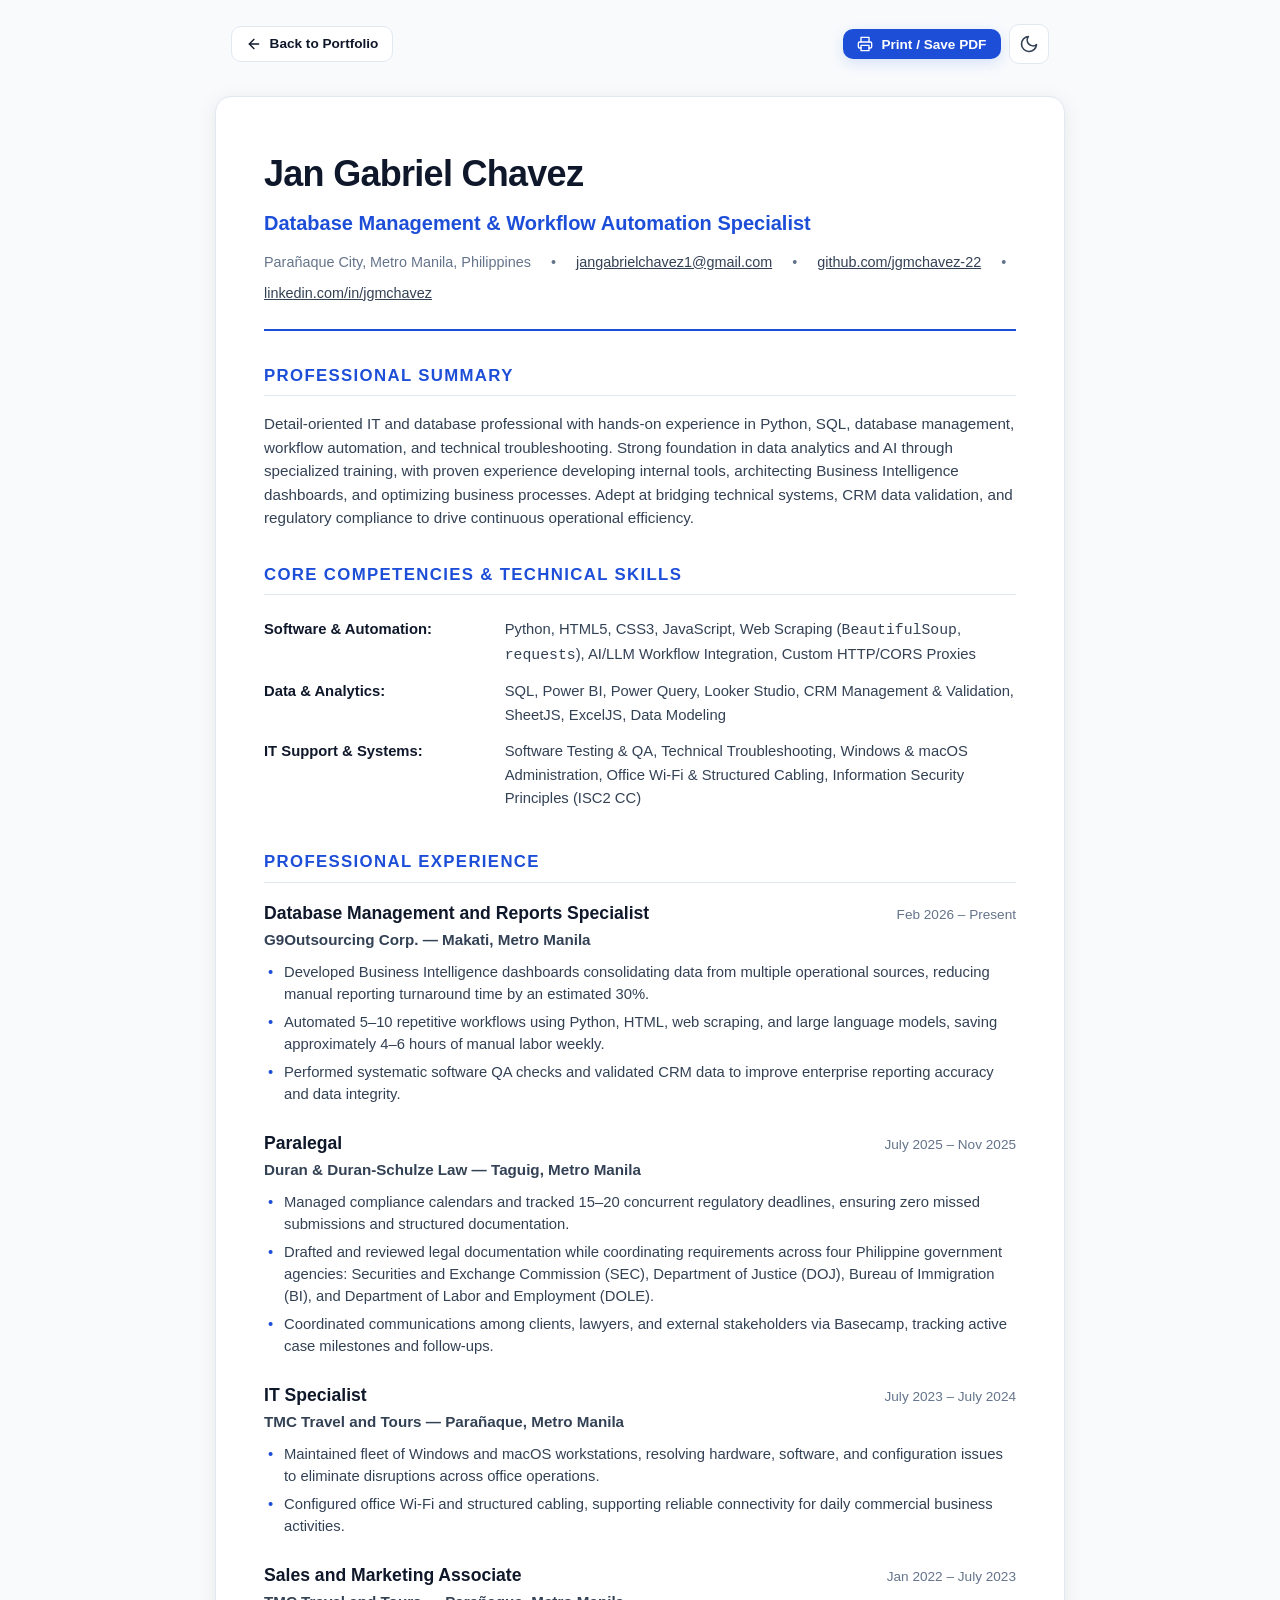
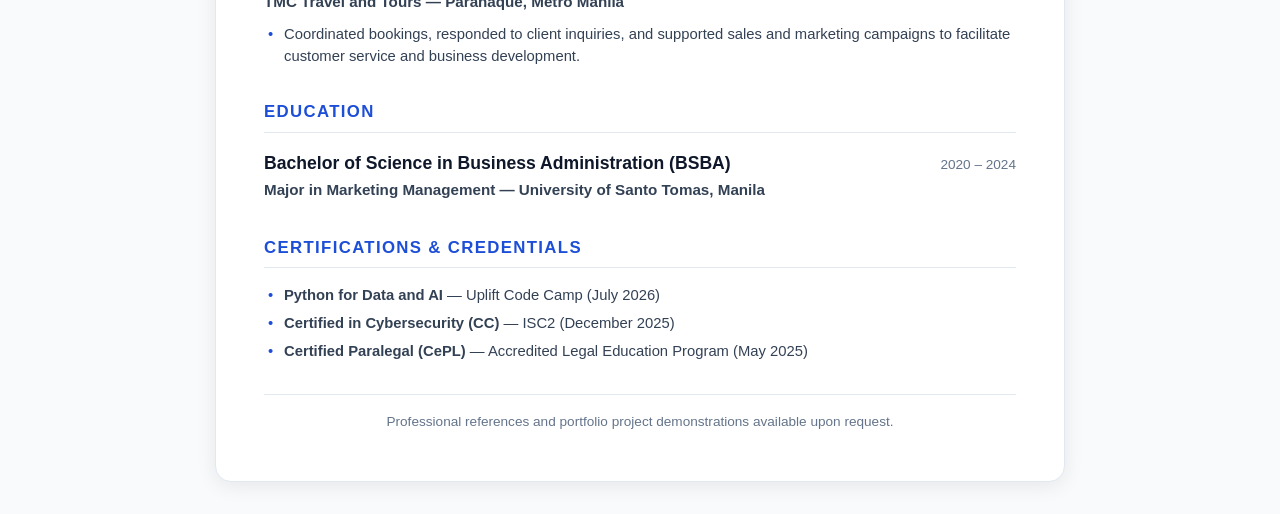
==== resume.html @ d125d45a "Add files via upload" ====
<!DOCTYPE html>
<html lang="en">
<head>
  <meta charset="UTF-8">
  <meta name="viewport" content="width=device-width, initial-scale=1.0">
  <title>Jan Gabriel Chavez — Public Resume</title>
  <meta name="description" content="Public resume of Jan Gabriel Chavez, Database Management & Workflow Automation Specialist. Experience in Python, SQL, BI Dashboards, and CRM systems.">
  <link rel="stylesheet" href="css/styles.css">
  <style>
    /* Dedicated Resume Page Styles */
    .resume-page-wrapper {
      max-width: 850px;
      margin: 2rem auto;
      background: var(--bg-surface);
      border: 1px solid var(--border-subtle);
      border-radius: var(--radius-lg);
      padding: 3rem;
      box-shadow: 0 10px 30px rgba(0, 0, 0, 0.25);
    }

    [data-theme="light"] .resume-page-wrapper {
      background: #ffffff;
      box-shadow: 0 4px 20px rgba(0, 0, 0, 0.08);
    }

    .resume-actions-bar {
      max-width: 850px;
      margin: 1.5rem auto 0 auto;
      display: flex;
      justify-content: space-between;
      align-items: center;
      padding: 0 1rem;
    }

    .resume-header {
      border-bottom: 2px solid var(--accent-primary);
      padding-bottom: 1.5rem;
      margin-bottom: 2rem;
    }

    .resume-name {
      font-size: 2.25rem;
      font-weight: 800;
      color: var(--text-primary);
      letter-spacing: -0.02em;
      margin-bottom: 0.25rem;
    }

    .resume-title {
      font-size: 1.25rem;
      font-weight: 600;
      color: var(--accent-primary);
      margin-bottom: 0.75rem;
    }

    .resume-contact-line {
      display: flex;
      flex-wrap: wrap;
      gap: 0.5rem 1.25rem;
      font-size: 0.9rem;
      color: var(--text-muted);
    }

    .resume-contact-line a {
      color: var(--text-secondary);
      text-decoration: underline;
    }

    .resume-section {
      margin-bottom: 2rem;
    }

    .resume-section-title {
      font-size: 1.05rem;
      font-weight: 700;
      text-transform: uppercase;
      letter-spacing: 0.08em;
      color: var(--accent-primary);
      border-bottom: 1px solid var(--border-subtle);
      padding-bottom: 0.35rem;
      margin-bottom: 1rem;
    }

    .resume-item {
      margin-bottom: 1.5rem;
    }

    .resume-item:last-child {
      margin-bottom: 0;
    }

    .resume-item-header {
      display: flex;
      justify-content: space-between;
      align-items: baseline;
      margin-bottom: 0.25rem;
    }

    .resume-item-title {
      font-size: 1.1rem;
      font-weight: 700;
      color: var(--text-primary);
    }

    .resume-item-company {
      font-size: 0.95rem;
      font-weight: 600;
      color: var(--text-secondary);
    }

    .resume-item-date {
      font-size: 0.85rem;
      font-weight: 500;
      color: var(--text-muted);
      white-space: nowrap;
    }

    .resume-bullets {
      list-style: none;
      padding-left: 0;
      margin-top: 0.5rem;
    }

    .resume-bullets li {
      position: relative;
      padding-left: 1.25rem;
      margin-bottom: 0.35rem;
      font-size: 0.925rem;
      color: var(--text-secondary);
      line-height: 1.5;
    }

    .resume-bullets li::before {
      content: "•";
      position: absolute;
      left: 0.25rem;
      color: var(--accent-primary);
    }

    .skills-table {
      width: 100%;
      border-collapse: collapse;
      font-size: 0.925rem;
    }

    .skills-table td {
      padding: 0.4rem 0;
      vertical-align: top;
    }

    .skills-category {
      font-weight: 700;
      color: var(--text-primary);
      width: 32%;
    }

    .skills-list {
      color: var(--text-secondary);
    }

    /* Print Formatting */
    @media print {
      body {
        background: #ffffff !important;
        color: #111827 !important;
        font-family: -apple-system, BlinkMacSystemFont, "Segoe UI", Roboto, Arial, sans-serif !important;
      }

      .resume-actions-bar,
      .site-header {
        display: none !important;
      }

      .resume-page-wrapper {
        border: none !important;
        box-shadow: none !important;
        margin: 0 !important;
        padding: 0 !important;
        max-width: 100% !important;
      }

      .resume-name {
        color: #000000 !important;
        font-size: 20pt !important;
      }

      .resume-title {
        color: #1d4ed8 !important;
        font-size: 12pt !important;
      }

      .resume-section-title {
        color: #1d4ed8 !important;
        border-bottom: 1.5pt solid #cbd5e1 !important;
        font-size: 10.5pt !important;
      }

      .resume-item-title {
        color: #000000 !important;
        font-size: 10.5pt !important;
      }

      .resume-item-company,
      .resume-bullets li,
      .skills-list,
      .resume-contact-line {
        color: #374151 !important;
        font-size: 9.5pt !important;
        line-height: 1.35 !important;
      }

      .resume-item {
        page-break-inside: avoid;
        margin-bottom: 1rem !important;
      }

      a {
        text-decoration: none !important;
        color: #000000 !important;
      }
    }
  </style>
</head>
<body>

  <!-- Top Action Bar -->
  <aside class="resume-actions-bar" aria-label="Page controls">
    <a href="index.html" class="btn btn-secondary btn-sm">
      <svg width="16" height="16" viewBox="0 0 24 24" fill="none" stroke="currentColor" stroke-width="2" stroke-linecap="round" stroke-linejoin="round" aria-hidden="true"><line x1="19" y1="12" x2="5" y2="12"></line><polyline points="12 19 5 12 12 5"></polyline></svg>
      Back to Portfolio
    </a>
    <div style="display: flex; gap: 0.5rem; align-items: center;">
      <button onclick="window.print()" class="btn btn-primary btn-sm">
        <svg width="16" height="16" viewBox="0 0 24 24" fill="none" stroke="currentColor" stroke-width="2" stroke-linecap="round" stroke-linejoin="round" aria-hidden="true"><polyline points="6 9 6 2 18 2 18 9"></polyline><path d="M6 18H4a2 2 0 0 1-2-2v-5a2 2 0 0 1 2-2h16a2 2 0 0 1 2 2v5a2 2 0 0 1-2 2h-2"></path><rect x="6" y="14" width="12" height="8"></rect></svg>
        Print / Save PDF
      </button>
      <button id="theme-toggle-btn" class="btn-icon" aria-label="Toggle theme">
        <span id="theme-icon"></span>
      </button>
    </div>
  </aside>

  <!-- Resume Document Container -->
  <main class="resume-page-wrapper">

    <!-- Header -->
    <header class="resume-header">
      <h1 class="resume-name">Jan Gabriel Chavez</h1>
      <p class="resume-title">Database Management & Workflow Automation Specialist</p>
      <div class="resume-contact-line">
        <span>Parañaque City, Metro Manila, Philippines</span>
        <span>•</span>
        <a href="mailto:jangabrielchavez1@gmail.com">jangabrielchavez1@gmail.com</a>
        <span>•</span>
        <a href="https://github.com/jgmchavez-22" target="_blank" rel="noopener noreferrer">github.com/jgmchavez-22</a>
        <span>•</span>
        <a href="https://www.linkedin.com/in/jgmchavez/" target="_blank" rel="noopener noreferrer">linkedin.com/in/jgmchavez</a>
      </div>
    </header>

    <!-- Professional Summary -->
    <section class="resume-section" aria-labelledby="summary-title">
      <h2 id="summary-title" class="resume-section-title">Professional Summary</h2>
      <p style="font-size: 0.95rem; color: var(--text-secondary); line-height: 1.55;">
        Detail-oriented IT and database professional with hands-on experience in Python, SQL, database management, workflow automation, and technical troubleshooting. Strong foundation in data analytics and AI through specialized training, with proven experience developing internal tools, architecting Business Intelligence dashboards, and optimizing business processes. Adept at bridging technical systems, CRM data validation, and regulatory compliance to drive continuous operational efficiency.
      </p>
    </section>

    <!-- Core Competencies & Skills -->
    <section class="resume-section" aria-labelledby="skills-title">
      <h2 id="skills-title" class="resume-section-title">Core Competencies & Technical Skills</h2>
      <table class="skills-table">
        <tbody>
          <tr>
            <td class="skills-category">Software & Automation:</td>
            <td class="skills-list">Python, HTML5, CSS3, JavaScript, Web Scraping (<code>BeautifulSoup</code>, <code>requests</code>), AI/LLM Workflow Integration, Custom HTTP/CORS Proxies</td>
          </tr>
          <tr>
            <td class="skills-category">Data & Analytics:</td>
            <td class="skills-list">SQL, Power BI, Power Query, Looker Studio, CRM Management & Validation, SheetJS, ExcelJS, Data Modeling</td>
          </tr>
          <tr>
            <td class="skills-category">IT Support & Systems:</td>
            <td class="skills-list">Software Testing & QA, Technical Troubleshooting, Windows & macOS Administration, Office Wi-Fi & Structured Cabling, Information Security Principles (ISC2 CC)</td>
          </tr>
        </tbody>
      </table>
    </section>

    <!-- Professional Experience -->
    <section class="resume-section" aria-labelledby="exp-title">
      <h2 id="exp-title" class="resume-section-title">Professional Experience</h2>

      <!-- Role 1 -->
      <article class="resume-item">
        <div class="resume-item-header">
          <div>
            <h3 class="resume-item-title">Database Management and Reports Specialist</h3>
            <span class="resume-item-company">G9Outsourcing Corp. — Makati, Metro Manila</span>
          </div>
          <span class="resume-item-date">Feb 2026 – Present</span>
        </div>
        <ul class="resume-bullets">
          <li>Developed Business Intelligence dashboards consolidating data from multiple operational sources, reducing manual reporting turnaround time by an estimated 30%.</li>
          <li>Automated 5–10 repetitive workflows using Python, HTML, web scraping, and large language models, saving approximately 4–6 hours of manual labor weekly.</li>
          <li>Performed systematic software QA checks and validated CRM data to improve enterprise reporting accuracy and data integrity.</li>
        </ul>
      </article>

      <!-- Role 2 -->
      <article class="resume-item">
        <div class="resume-item-header">
          <div>
            <h3 class="resume-item-title">Paralegal</h3>
            <span class="resume-item-company">Duran & Duran-Schulze Law — Taguig, Metro Manila</span>
          </div>
          <span class="resume-item-date">July 2025 – Nov 2025</span>
        </div>
        <ul class="resume-bullets">
          <li>Managed compliance calendars and tracked 15–20 concurrent regulatory deadlines, ensuring zero missed submissions and structured documentation.</li>
          <li>Drafted and reviewed legal documentation while coordinating requirements across four Philippine government agencies: Securities and Exchange Commission (SEC), Department of Justice (DOJ), Bureau of Immigration (BI), and Department of Labor and Employment (DOLE).</li>
          <li>Coordinated communications among clients, lawyers, and external stakeholders via Basecamp, tracking active case milestones and follow-ups.</li>
        </ul>
      </article>

      <!-- Role 3 -->
      <article class="resume-item">
        <div class="resume-item-header">
          <div>
            <h3 class="resume-item-title">IT Specialist</h3>
            <span class="resume-item-company">TMC Travel and Tours — Parañaque, Metro Manila</span>
          </div>
          <span class="resume-item-date">July 2023 – July 2024</span>
        </div>
        <ul class="resume-bullets">
          <li>Maintained fleet of Windows and macOS workstations, resolving hardware, software, and configuration issues to eliminate disruptions across office operations.</li>
          <li>Configured office Wi-Fi and structured cabling, supporting reliable connectivity for daily commercial business activities.</li>
        </ul>
      </article>

      <!-- Role 4 -->
      <article class="resume-item">
        <div class="resume-item-header">
          <div>
            <h3 class="resume-item-title">Sales and Marketing Associate</h3>
            <span class="resume-item-company">TMC Travel and Tours — Parañaque, Metro Manila</span>
          </div>
          <span class="resume-item-date">Jan 2022 – July 2023</span>
        </div>
        <ul class="resume-bullets">
          <li>Coordinated bookings, responded to client inquiries, and supported sales and marketing campaigns to facilitate customer service and business development.</li>
        </ul>
      </article>
    </section>

    <!-- Education -->
    <section class="resume-section" aria-labelledby="edu-title">
      <h2 id="edu-title" class="resume-section-title">Education</h2>
      <div class="resume-item">
        <div class="resume-item-header">
          <div>
            <h3 class="resume-item-title">Bachelor of Science in Business Administration (BSBA)</h3>
            <span class="resume-item-company">Major in Marketing Management — University of Santo Tomas, Manila</span>
          </div>
          <span class="resume-item-date">2020 – 2024</span>
        </div>
      </div>
    </section>

    <!-- Certifications -->
    <section class="resume-section" aria-labelledby="cert-title">
      <h2 id="cert-title" class="resume-section-title">Certifications & Credentials</h2>
      <ul class="resume-bullets">
        <li><strong>Python for Data and AI</strong> — Uplift Code Camp (July 2026)</li>
        <li><strong>Certified in Cybersecurity (CC)</strong> — ISC2 (December 2025)</li>
        <li><strong>Certified Paralegal (CePL)</strong> — Accredited Legal Education Program (May 2025)</li>
      </ul>
    </section>

    <footer style="margin-top: 2rem; padding-top: 1rem; border-top: 1px solid var(--border-subtle); text-align: center; font-size: 0.85rem; color: var(--text-muted);">
      <p>Professional references and portfolio project demonstrations available upon request.</p>
    </footer>

  </main>

  <script src="js/main.js"></script>
</body>
</html>
---- css/styles.css ----
/* ==========================================================================
   Jan Gabriel Chavez - Professional Portfolio & Systems Showcase
   Clean, accessible, high-performance stylesheet
   WCAG 2.2 AA Compliant
   ========================================================================== */

/* --------------------------------------------------------------------------
   Design Tokens & CSS Variables
   -------------------------------------------------------------------------- */
:root {
  /* Color Palette - Dark Slate Default */
  --bg-primary: #0b0f19;
  --bg-secondary: #111827;
  --bg-surface: #1e293b;
  --bg-surface-elevated: #243247;
  --bg-surface-subtle: rgba(255, 255, 255, 0.03);
  
  --border-subtle: #334155;
  --border-muted: #1e293b;
  --border-active: #60a5fa;

  --text-primary: #f8fafc;
  --text-secondary: #cbd5e1;
  --text-muted: #94a3b8;
  --text-inverse: #0b0f19;

  --accent-primary: #3b82f6;
  --accent-hover: #2563eb;
  --accent-subtle: rgba(59, 130, 246, 0.12);
  --accent-glow: rgba(59, 130, 246, 0.25);

  --success-text: #34d399;
  --success-bg: rgba(52, 211, 153, 0.12);
  --warning-text: #fbbf24;
  --warning-bg: rgba(251, 191, 36, 0.12);

  /* Typography */
  --font-sans: -apple-system, BlinkMacSystemFont, "Segoe UI", Roboto, "Helvetica Neue", Arial, sans-serif;
  --font-mono: ui-monospace, SFMono-Regular, Menlo, Monaco, Consolas, "Liberation Mono", monospace;

  /* Spacing */
  --space-xs: 0.25rem;
  --space-sm: 0.5rem;
  --space-md: 1rem;
  --space-lg: 1.5rem;
  --space-xl: 2rem;
  --space-2xl: 3rem;
  --space-3xl: 4.5rem;

  /* Layout */
  --container-max-width: 1140px;
  --header-height: 72px;
  --radius-sm: 6px;
  --radius-md: 10px;
  --radius-lg: 16px;
  --radius-full: 9999px;

  /* Transitions */
  --transition-fast: 0.15s ease;
  --transition-normal: 0.25s ease;

  /* Focus Ring */
  --focus-ring: 2px solid #60a5fa;
  --focus-offset: 3px;
}

/* Light Theme Overrides */
[data-theme="light"] {
  --bg-primary: #f8fafc;
  --bg-secondary: #f1f5f9;
  --bg-surface: #ffffff;
  --bg-surface-elevated: #ffffff;
  --bg-surface-subtle: rgba(0, 0, 0, 0.02);

  --border-subtle: #e2e8f0;
  --border-muted: #cbd5e1;
  --border-active: #2563eb;

  --text-primary: #0f172a;
  --text-secondary: #334155;
  --text-muted: #64748b;
  --text-inverse: #ffffff;

  --accent-primary: #1d4ed8;
  --accent-hover: #1e40af;
  --accent-subtle: rgba(29, 78, 216, 0.08);
  --accent-glow: rgba(29, 78, 216, 0.15);

  --success-text: #065f46;
  --success-bg: #d1fae5;
  --warning-text: #92400e;
  --warning-bg: #fef3c7;

  --focus-ring: 2px solid #1d4ed8;
}

/* --------------------------------------------------------------------------
   Base Styles & Reset
   -------------------------------------------------------------------------- */
*, *::before, *::after {
  box-sizing: border-box;
  margin: 0;
  padding: 0;
}

html {
  scroll-behavior: smooth;
  font-size: 100%;
}

body {
  font-family: var(--font-sans);
  background-color: var(--bg-primary);
  color: var(--text-primary);
  line-height: 1.6;
  min-height: 100vh;
  -webkit-font-smoothing: antialiased;
  -moz-osx-font-smoothing: grayscale;
}

img, svg {
  display: block;
  max-width: 100%;
}

a {
  color: var(--accent-primary);
  text-decoration: none;
  transition: color var(--transition-fast);
}

a:hover {
  text-decoration: underline;
}

/* Accessible Skip Link */
.skip-link {
  position: absolute;
  top: -100px;
  left: 1rem;
  background: var(--accent-primary);
  color: #ffffff;
  padding: 0.75rem 1.25rem;
  z-index: 9999;
  font-weight: 600;
  border-radius: var(--radius-sm);
  transition: top var(--transition-fast);
}

.skip-link:focus {
  top: 1rem;
  outline: 3px solid #ffffff;
}

/* Focus styles for keyboard navigation */
:focus-visible {
  outline: var(--focus-ring);
  outline-offset: var(--focus-offset);
}

/* Container */
.container {
  width: 100%;
  max-width: var(--container-max-width);
  margin-left: auto;
  margin-right: auto;
  padding-left: var(--space-md);
  padding-right: var(--space-md);
}

@media (min-width: 640px) {
  .container {
    padding-left: var(--space-xl);
    padding-right: var(--space-xl);
  }
}

/* Section Spacing */
.section {
  padding-top: var(--space-3xl);
  padding-bottom: var(--space-3xl);
}

.section-alt {
  background-color: var(--bg-secondary);
  border-top: 1px solid var(--border-subtle);
  border-bottom: 1px solid var(--border-subtle);
}

.section-header {
  margin-bottom: var(--space-2xl);
  max-width: 720px;
}

.section-tag {
  display: inline-block;
  font-size: 0.8125rem;
  font-weight: 700;
  text-transform: uppercase;
  letter-spacing: 0.08em;
  color: var(--accent-primary);
  margin-bottom: var(--space-xs);
}

.section-title {
  font-size: 2rem;
  font-weight: 800;
  line-height: 1.2;
  color: var(--text-primary);
  margin-bottom: var(--space-sm);
}

.section-lead {
  font-size: 1.125rem;
  color: var(--text-secondary);
  line-height: 1.55;
}

/* --------------------------------------------------------------------------
   Header & Navigation
   -------------------------------------------------------------------------- */
.site-header {
  position: sticky;
  top: 0;
  z-index: 100;
  height: var(--header-height);
  background-color: rgba(11, 15, 25, 0.85);
  backdrop-filter: blur(12px);
  -webkit-backdrop-filter: blur(12px);
  border-bottom: 1px solid var(--border-subtle);
  transition: background-color var(--transition-normal);
}

[data-theme="light"] .site-header {
  background-color: rgba(248, 250, 252, 0.88);
}

.nav-container {
  display: flex;
  align-items: center;
  justify-content: space-between;
  height: 100%;
}

.brand-link {
  display: flex;
  align-items: center;
  gap: var(--space-sm);
  font-weight: 800;
  font-size: 1.15rem;
  color: var(--text-primary);
  text-decoration: none;
}

.brand-badge {
  display: inline-flex;
  align-items: center;
  justify-content: center;
  width: 36px;
  height: 36px;
  background: linear-gradient(135deg, var(--accent-primary), #1d4ed8);
  color: #ffffff;
  border-radius: var(--radius-md);
  font-size: 0.95rem;
  font-weight: 800;
  letter-spacing: -0.02em;
}

.nav-menu {
  display: flex;
  align-items: center;
  gap: var(--space-lg);
  list-style: none;
}

.nav-link {
  font-size: 0.925rem;
  font-weight: 500;
  color: var(--text-secondary);
  text-decoration: none;
  padding: 0.4rem 0.2rem;
  position: relative;
  transition: color var(--transition-fast);
}

.nav-link:hover {
  color: var(--text-primary);
  text-decoration: none;
}

.nav-actions {
  display: flex;
  align-items: center;
  gap: var(--space-md);
}

/* Theme Toggle Button */
.btn-icon {
  background: var(--bg-surface);
  border: 1px solid var(--border-subtle);
  color: var(--text-secondary);
  width: 40px;
  height: 40px;
  border-radius: var(--radius-md);
  display: inline-flex;
  align-items: center;
  justify-content: center;
  cursor: pointer;
  transition: all var(--transition-fast);
}

.btn-icon:hover {
  color: var(--text-primary);
  border-color: var(--accent-primary);
}

/* Mobile Nav Toggle */
.mobile-nav-toggle {
  display: none;
}

@media (max-width: 860px) {
  .mobile-nav-toggle {
    display: inline-flex;
  }

  .nav-menu {
    position: fixed;
    top: var(--header-height);
    left: 0;
    right: 0;
    background-color: var(--bg-secondary);
    border-bottom: 1px solid var(--border-subtle);
    padding: var(--space-xl) var(--space-md);
    flex-direction: column;
    gap: var(--space-md);
    transform: translateY(-150%);
    opacity: 0;
    visibility: hidden;
    transition: transform var(--transition-normal), opacity var(--transition-normal);
  }

  .nav-menu.is-active {
    transform: translateY(0);
    opacity: 1;
    visibility: visible;
  }

  .nav-link {
    font-size: 1.1rem;
    padding: var(--space-sm);
  }
}

/* --------------------------------------------------------------------------
   Buttons & Links
   -------------------------------------------------------------------------- */
.btn {
  display: inline-flex;
  align-items: center;
  justify-content: center;
  gap: var(--space-sm);
  padding: 0.65rem 1.35rem;
  font-size: 0.95rem;
  font-weight: 600;
  border-radius: var(--radius-md);
  cursor: pointer;
  border: 1px solid transparent;
  transition: all var(--transition-fast);
  text-decoration: none;
}

.btn:hover {
  text-decoration: none;
}

.btn-primary {
  background-color: var(--accent-primary);
  color: #ffffff;
  box-shadow: 0 4px 14px var(--accent-glow);
}

.btn-primary:hover {
  background-color: var(--accent-hover);
  color: #ffffff;
}

.btn-secondary {
  background-color: var(--bg-surface);
  color: var(--text-primary);
  border-color: var(--border-subtle);
}

.btn-secondary:hover {
  border-color: var(--accent-primary);
  background-color: var(--bg-surface-elevated);
}

.btn-outline {
  background: transparent;
  color: var(--accent-primary);
  border-color: var(--accent-primary);
}

.btn-outline:hover {
  background-color: var(--accent-subtle);
}

.btn-sm {
  padding: 0.4rem 0.85rem;
  font-size: 0.85rem;
}

/* --------------------------------------------------------------------------
   Hero Section
   -------------------------------------------------------------------------- */
.hero-section {
  padding-top: var(--space-3xl);
  padding-bottom: var(--space-3xl);
  border-bottom: 1px solid var(--border-subtle);
  position: relative;
  overflow: hidden;
}

.hero-layout {
  display: grid;
  grid-template-columns: 1fr;
  gap: var(--space-2xl);
}

@media (min-width: 960px) {
  .hero-layout {
    grid-template-columns: 1.1fr 0.9fr;
    align-items: center;
  }
}

.hero-pill {
  display: inline-flex;
  align-items: center;
  gap: var(--space-sm);
  padding: 0.35rem 0.85rem;
  background-color: var(--accent-subtle);
  border: 1px solid rgba(59, 130, 246, 0.3);
  border-radius: var(--radius-full);
  font-size: 0.825rem;
  font-weight: 600;
  color: var(--accent-primary);
  margin-bottom: var(--space-md);
}

.hero-pill-status {
  width: 8px;
  height: 8px;
  border-radius: 50%;
  background-color: #10b981;
  box-shadow: 0 0 8px #10b981;
}

.hero-title {
  font-size: 2.5rem;
  font-weight: 800;
  line-height: 1.15;
  color: var(--text-primary);
  letter-spacing: -0.02em;
  margin-bottom: var(--space-md);
}

@media (min-width: 640px) {
  .hero-title {
    font-size: 3.15rem;
  }
}

.hero-value-prop {
  font-size: 1.25rem;
  font-weight: 500;
  line-height: 1.5;
  color: var(--text-secondary);
  margin-bottom: var(--space-lg);
}

.hero-meta {
  display: flex;
  flex-wrap: wrap;
  gap: var(--space-md) var(--space-lg);
  font-size: 0.9rem;
  color: var(--text-muted);
  margin-bottom: var(--space-xl);
}

.hero-meta-item {
  display: inline-flex;
  align-items: center;
  gap: 0.4rem;
}

.hero-ctas {
  display: flex;
  flex-wrap: wrap;
  gap: var(--space-md);
  margin-bottom: var(--space-xl);
}

.hero-cert-badges {
  display: flex;
  flex-wrap: wrap;
  align-items: center;
  gap: var(--space-sm);
  padding-top: var(--space-md);
  border-top: 1px solid var(--border-subtle);
}

.cert-badge-pill {
  font-size: 0.775rem;
  font-weight: 600;
  padding: 0.25rem 0.65rem;
  border-radius: var(--radius-sm);
  background-color: var(--bg-surface);
  border: 1px solid var(--border-subtle);
  color: var(--text-secondary);
}

/* Hero Evidence Card (Side panel) */
.hero-card {
  background: var(--bg-surface);
  border: 1px solid var(--border-subtle);
  border-radius: var(--radius-lg);
  padding: var(--space-xl);
  box-shadow: 0 10px 30px rgba(0, 0, 0, 0.2);
}

.hero-card-header {
  border-bottom: 1px solid var(--border-subtle);
  padding-bottom: var(--space-md);
  margin-bottom: var(--space-lg);
}

.hero-card-title {
  font-size: 0.85rem;
  text-transform: uppercase;
  letter-spacing: 0.05em;
  font-weight: 700;
  color: var(--text-muted);
}

.stat-grid {
  display: grid;
  grid-template-columns: repeat(2, 1fr);
  gap: var(--space-md);
}

.stat-box {
  background: var(--bg-surface-subtle);
  border: 1px solid var(--border-subtle);
  border-radius: var(--radius-md);
  padding: var(--space-md);
}

.stat-value {
  font-size: 1.85rem;
  font-weight: 800;
  color: var(--accent-primary);
  line-height: 1.1;
  margin-bottom: 0.25rem;
  font-family: var(--font-mono);
}

.stat-label {
  font-size: 0.8rem;
  font-weight: 600;
  color: var(--text-primary);
  margin-bottom: 0.25rem;
}

.stat-desc {
  font-size: 0.75rem;
  color: var(--text-muted);
  line-height: 1.35;
}

/* --------------------------------------------------------------------------
   Capabilities Section
   -------------------------------------------------------------------------- */
.capabilities-grid {
  display: grid;
  grid-template-columns: 1fr;
  gap: var(--space-lg);
}

@media (min-width: 680px) {
  .capabilities-grid {
    grid-template-columns: repeat(2, 1fr);
  }
}

@media (min-width: 1024px) {
  .capabilities-grid {
    grid-template-columns: repeat(3, 1fr);
  }
}

.capability-card {
  background: var(--bg-surface);
  border: 1px solid var(--border-subtle);
  border-radius: var(--radius-lg);
  padding: var(--space-xl);
  display: flex;
  flex-direction: column;
  transition: transform var(--transition-fast), border-color var(--transition-fast);
}

.capability-card:hover {
  transform: translateY(-3px);
  border-color: var(--accent-primary);
}

.capability-icon {
  width: 44px;
  height: 44px;
  border-radius: var(--radius-md);
  background-color: var(--accent-subtle);
  color: var(--accent-primary);
  display: inline-flex;
  align-items: center;
  justify-content: center;
  margin-bottom: var(--space-md);
}

.capability-title {
  font-size: 1.15rem;
  font-weight: 700;
  color: var(--text-primary);
  margin-bottom: 0.35rem;
}

.capability-tagline {
  font-size: 0.85rem;
  font-weight: 600;
  color: var(--accent-primary);
  margin-bottom: var(--space-sm);
}

.capability-desc {
  font-size: 0.925rem;
  color: var(--text-secondary);
  line-height: 1.5;
  margin-bottom: var(--space-lg);
  flex-grow: 1;
}

.capability-tools {
  display: flex;
  flex-wrap: wrap;
  gap: var(--space-xs);
  padding-top: var(--space-sm);
  border-top: 1px solid var(--border-subtle);
}

.tool-tag {
  font-size: 0.75rem;
  font-family: var(--font-mono);
  background: var(--bg-surface-elevated);
  color: var(--text-secondary);
  padding: 0.2rem 0.5rem;
  border-radius: var(--radius-sm);
  border: 1px solid var(--border-subtle);
}

/* --------------------------------------------------------------------------
   Portfolio & Case Studies
   -------------------------------------------------------------------------- */
.portfolio-filters {
  display: flex;
  flex-wrap: wrap;
  gap: var(--space-sm);
  margin-bottom: var(--space-xl);
}

.filter-btn {
  background: var(--bg-surface);
  border: 1px solid var(--border-subtle);
  color: var(--text-secondary);
  font-size: 0.875rem;
  font-weight: 600;
  padding: 0.45rem 1rem;
  border-radius: var(--radius-full);
  cursor: pointer;
  transition: all var(--transition-fast);
}

.filter-btn:hover {
  color: var(--text-primary);
  border-color: var(--accent-primary);
}

.filter-btn.is-active {
  background-color: var(--accent-primary);
  color: #ffffff;
  border-color: var(--accent-primary);
}

.portfolio-grid {
  display: grid;
  grid-template-columns: 1fr;
  gap: var(--space-xl);
}

@media (min-width: 768px) {
  .portfolio-grid {
    grid-template-columns: repeat(2, 1fr);
  }
}

.project-card {
  background: var(--bg-surface);
  border: 1px solid var(--border-subtle);
  border-radius: var(--radius-lg);
  padding: var(--space-xl);
  display: flex;
  flex-direction: column;
  transition: transform var(--transition-fast), border-color var(--transition-fast), box-shadow var(--transition-fast);
}

.project-card:hover {
  transform: translateY(-4px);
  border-color: var(--border-active);
  box-shadow: 0 12px 28px rgba(0, 0, 0, 0.25);
}

.project-meta-top {
  display: flex;
  align-items: center;
  justify-content: space-between;
  gap: var(--space-sm);
  margin-bottom: var(--space-md);
}

.project-category {
  font-size: 0.75rem;
  font-weight: 700;
  text-transform: uppercase;
  letter-spacing: 0.05em;
  color: var(--accent-primary);
}

.project-badge {
  font-size: 0.725rem;
  font-weight: 600;
  padding: 0.2rem 0.55rem;
  border-radius: var(--radius-full);
  background-color: var(--success-bg);
  color: var(--success-text);
  border: 1px solid rgba(52, 211, 153, 0.3);
}

.project-title {
  font-size: 1.35rem;
  font-weight: 700;
  color: var(--text-primary);
  line-height: 1.3;
  margin-bottom: var(--space-sm);
}

.project-summary {
  font-size: 0.95rem;
  color: var(--text-secondary);
  line-height: 1.55;
  margin-bottom: var(--space-lg);
  flex-grow: 1;
}

.project-highlights-box {
  background: var(--bg-surface-subtle);
  border: 1px solid var(--border-subtle);
  border-radius: var(--radius-md);
  padding: var(--space-md);
  margin-bottom: var(--space-lg);
  font-size: 0.875rem;
}

.highlight-row {
  margin-bottom: 0.4rem;
}

.highlight-row:last-child {
  margin-bottom: 0;
}

.highlight-label {
  font-weight: 700;
  color: var(--text-primary);
}

.highlight-val {
  color: var(--text-secondary);
}

.project-tags {
  display: flex;
  flex-wrap: wrap;
  gap: var(--space-xs);
  margin-bottom: var(--space-lg);
}

.project-actions {
  display: flex;
  align-items: center;
  gap: var(--space-md);
  padding-top: var(--space-md);
  border-top: 1px solid var(--border-subtle);
}

/* --------------------------------------------------------------------------
   Modal / Case Study Drawer
   -------------------------------------------------------------------------- */
.modal-overlay {
  position: fixed;
  top: 0;
  left: 0;
  right: 0;
  bottom: 0;
  background-color: rgba(0, 0, 0, 0.75);
  backdrop-filter: blur(6px);
  z-index: 1000;
  display: flex;
  align-items: center;
  justify-content: center;
  padding: var(--space-md);
  opacity: 0;
  visibility: hidden;
  transition: opacity var(--transition-normal), visibility var(--transition-normal);
}

.modal-overlay.is-open {
  opacity: 1;
  visibility: visible;
}

.modal-dialog {
  background: var(--bg-surface);
  border: 1px solid var(--border-subtle);
  border-radius: var(--radius-lg);
  width: 100%;
  max-width: 800px;
  max-height: 90vh;
  overflow-y: auto;
  box-shadow: 0 20px 40px rgba(0, 0, 0, 0.4);
  position: relative;
  transform: translateY(20px);
  transition: transform var(--transition-normal);
}

.modal-overlay.is-open .modal-dialog {
  transform: translateY(0);
}

.modal-header {
  position: sticky;
  top: 0;
  background: var(--bg-surface);
  border-bottom: 1px solid var(--border-subtle);
  padding: var(--space-lg) var(--space-xl);
  display: flex;
  align-items: center;
  justify-content: space-between;
  z-index: 10;
}

.modal-title {
  font-size: 1.35rem;
  font-weight: 800;
  color: var(--text-primary);
}

.modal-close-btn {
  background: transparent;
  border: none;
  color: var(--text-muted);
  cursor: pointer;
  padding: var(--space-xs);
  display: inline-flex;
  border-radius: var(--radius-sm);
  transition: color var(--transition-fast);
}

.modal-close-btn:hover {
  color: var(--text-primary);
}

.modal-body {
  padding: var(--space-xl);
}

.case-study-section {
  margin-bottom: var(--space-xl);
}

.case-study-heading {
  font-size: 1rem;
  font-weight: 700;
  text-transform: uppercase;
  letter-spacing: 0.05em;
  color: var(--accent-primary);
  margin-bottom: var(--space-xs);
}

.case-study-text {
  font-size: 0.95rem;
  color: var(--text-secondary);
  line-height: 1.6;
}

.case-study-list {
  list-style-position: inside;
  color: var(--text-secondary);
  font-size: 0.95rem;
  line-height: 1.6;
}

.case-study-list li {
  margin-bottom: var(--space-xs);
}

/* --------------------------------------------------------------------------
   Experience Section
   -------------------------------------------------------------------------- */
.timeline {
  position: relative;
  padding-left: var(--space-xl);
  border-left: 2px solid var(--border-subtle);
}

.timeline-item {
  position: relative;
  margin-bottom: var(--space-2xl);
}

.timeline-item:last-child {
  margin-bottom: 0;
}

.timeline-dot {
  position: absolute;
  top: 6px;
  left: calc(-1 * var(--space-xl) - 6px);
  width: 10px;
  height: 10px;
  border-radius: 50%;
  background-color: var(--accent-primary);
  box-shadow: 0 0 0 4px var(--bg-primary);
}

.timeline-header {
  margin-bottom: var(--space-sm);
}

.timeline-role {
  font-size: 1.25rem;
  font-weight: 700;
  color: var(--text-primary);
}

.timeline-company {
  font-size: 0.95rem;
  font-weight: 600;
  color: var(--accent-primary);
}

.timeline-meta {
  font-size: 0.85rem;
  color: var(--text-muted);
}

.timeline-list {
  list-style: none;
  margin-top: var(--space-sm);
}

.timeline-list li {
  position: relative;
  padding-left: var(--space-md);
  margin-bottom: var(--space-xs);
  font-size: 0.95rem;
  color: var(--text-secondary);
  line-height: 1.5;
}

.timeline-list li::before {
  content: "▹";
  position: absolute;
  left: 0;
  color: var(--accent-primary);
}

/* --------------------------------------------------------------------------
   Education & Certifications
   -------------------------------------------------------------------------- */
.credentials-grid {
  display: grid;
  grid-template-columns: 1fr;
  gap: var(--space-xl);
}

@media (min-width: 768px) {
  .credentials-grid {
    grid-template-columns: repeat(2, 1fr);
  }
}

.credential-box {
  background: var(--bg-surface);
  border: 1px solid var(--border-subtle);
  border-radius: var(--radius-lg);
  padding: var(--space-xl);
}

.credential-item {
  padding-bottom: var(--space-md);
  margin-bottom: var(--space-md);
  border-bottom: 1px solid var(--border-subtle);
}

.credential-item:last-child {
  border-bottom: none;
  padding-bottom: 0;
  margin-bottom: 0;
}

.credential-title {
  font-size: 1.05rem;
  font-weight: 700;
  color: var(--text-primary);
}

.credential-issuer {
  font-size: 0.9rem;
  color: var(--accent-primary);
  font-weight: 500;
}

.credential-date {
  font-size: 0.825rem;
  color: var(--text-muted);
}

/* --------------------------------------------------------------------------
   Resume Preview Section
   -------------------------------------------------------------------------- */
.resume-cta-box {
  background: linear-gradient(135deg, var(--bg-surface), var(--bg-secondary));
  border: 1px solid var(--border-subtle);
  border-radius: var(--radius-lg);
  padding: var(--space-2xl) var(--space-xl);
  display: flex;
  flex-direction: column;
  gap: var(--space-xl);
}

@media (min-width: 860px) {
  .resume-cta-box {
    flex-direction: row;
    align-items: center;
    justify-content: space-between;
  }
}

.resume-cta-content {
  max-width: 600px;
}

.resume-cta-content h3 {
  font-size: 1.6rem;
  font-weight: 800;
  color: var(--text-primary);
  margin-bottom: var(--space-xs);
}

.resume-cta-content p {
  color: var(--text-secondary);
  font-size: 1rem;
}

.resume-cta-actions {
  display: flex;
  flex-wrap: wrap;
  gap: var(--space-md);
}

/* --------------------------------------------------------------------------
   Contact Section
   -------------------------------------------------------------------------- */
.contact-layout {
  display: grid;
  grid-template-columns: 1fr;
  gap: var(--space-2xl);
}

@media (min-width: 860px) {
  .contact-layout {
    grid-template-columns: 1fr 1fr;
  }
}

.contact-card {
  background: var(--bg-surface);
  border: 1px solid var(--border-subtle);
  border-radius: var(--radius-lg);
  padding: var(--space-xl);
}

.contact-list {
  display: flex;
  flex-direction: column;
  gap: var(--space-lg);
  margin-top: var(--space-lg);
}

.contact-item {
  display: flex;
  align-items: flex-start;
  gap: var(--space-md);
}

.contact-icon {
  width: 40px;
  height: 40px;
  border-radius: var(--radius-md);
  background-color: var(--accent-subtle);
  color: var(--accent-primary);
  display: flex;
  align-items: center;
  justify-content: center;
  flex-shrink: 0;
}

.contact-details-label {
  font-size: 0.8rem;
  font-weight: 700;
  text-transform: uppercase;
  letter-spacing: 0.05em;
  color: var(--text-muted);
}

.contact-details-val {
  font-size: 1.05rem;
  font-weight: 600;
  color: var(--text-primary);
}

/* Copy Email Feedback Toast */
.copy-feedback {
  display: inline-block;
  font-size: 0.8rem;
  font-weight: 600;
  color: var(--success-text);
  margin-left: var(--space-sm);
  opacity: 0;
  transition: opacity var(--transition-fast);
}

.copy-feedback.is-visible {
  opacity: 1;
}

/* Contact Assist Form (Truthful mailto generator) */
.form-group {
  margin-bottom: var(--space-md);
}

.form-label {
  display: block;
  font-size: 0.875rem;
  font-weight: 600;
  color: var(--text-primary);
  margin-bottom: 0.35rem;
}

.form-input, .form-textarea {
  width: 100%;
  padding: 0.65rem 0.85rem;
  border-radius: var(--radius-md);
  border: 1px solid var(--border-subtle);
  background-color: var(--bg-primary);
  color: var(--text-primary);
  font-family: inherit;
  font-size: 0.95rem;
  transition: border-color var(--transition-fast);
}

.form-input:focus, .form-textarea:focus {
  border-color: var(--accent-primary);
  outline: none;
}

.form-hint {
  font-size: 0.775rem;
  color: var(--text-muted);
  margin-top: 0.35rem;
  line-height: 1.4;
}

/* --------------------------------------------------------------------------
   Footer
   -------------------------------------------------------------------------- */
.site-footer {
  border-top: 1px solid var(--border-subtle);
  padding-top: var(--space-2xl);
  padding-bottom: var(--space-2xl);
  background-color: var(--bg-primary);
  font-size: 0.875rem;
  color: var(--text-muted);
}

.footer-container {
  display: flex;
  flex-direction: column;
  align-items: center;
  justify-content: space-between;
  gap: var(--space-md);
  text-align: center;
}

@media (min-width: 640px) {
  .footer-container {
    flex-direction: row;
    text-align: left;
  }
}

.footer-links {
  display: flex;
  gap: var(--space-lg);
  list-style: none;
}

/* --------------------------------------------------------------------------
   Reduced Motion
   -------------------------------------------------------------------------- */
@media (prefers-reduced-motion: reduce) {
  *, *::before, *::after {
    animation-duration: 0.01ms !important;
    animation-iteration-count: 1 !important;
    transition-duration: 0.01ms !important;
    scroll-behavior: auto !important;
  }
}

/* --------------------------------------------------------------------------
   Print Stylesheet
   -------------------------------------------------------------------------- */
@media print {
  body {
    background: #ffffff !important;
    color: #000000 !important;
    font-size: 10pt;
    line-height: 1.4;
  }

  .site-header,
  .site-footer,
  .btn,
  .portfolio-filters,
  .modal-overlay,
  .theme-toggle-btn,
  .skip-link,
  #contact form {
    display: none !important;
  }

  .container {
    max-width: 100% !important;
    padding: 0 !important;
  }

  .section {
    padding: 1rem 0 !important;
    page-break-inside: avoid;
  }

  a {
    color: #000000 !important;
    text-decoration: underline;
  }
}
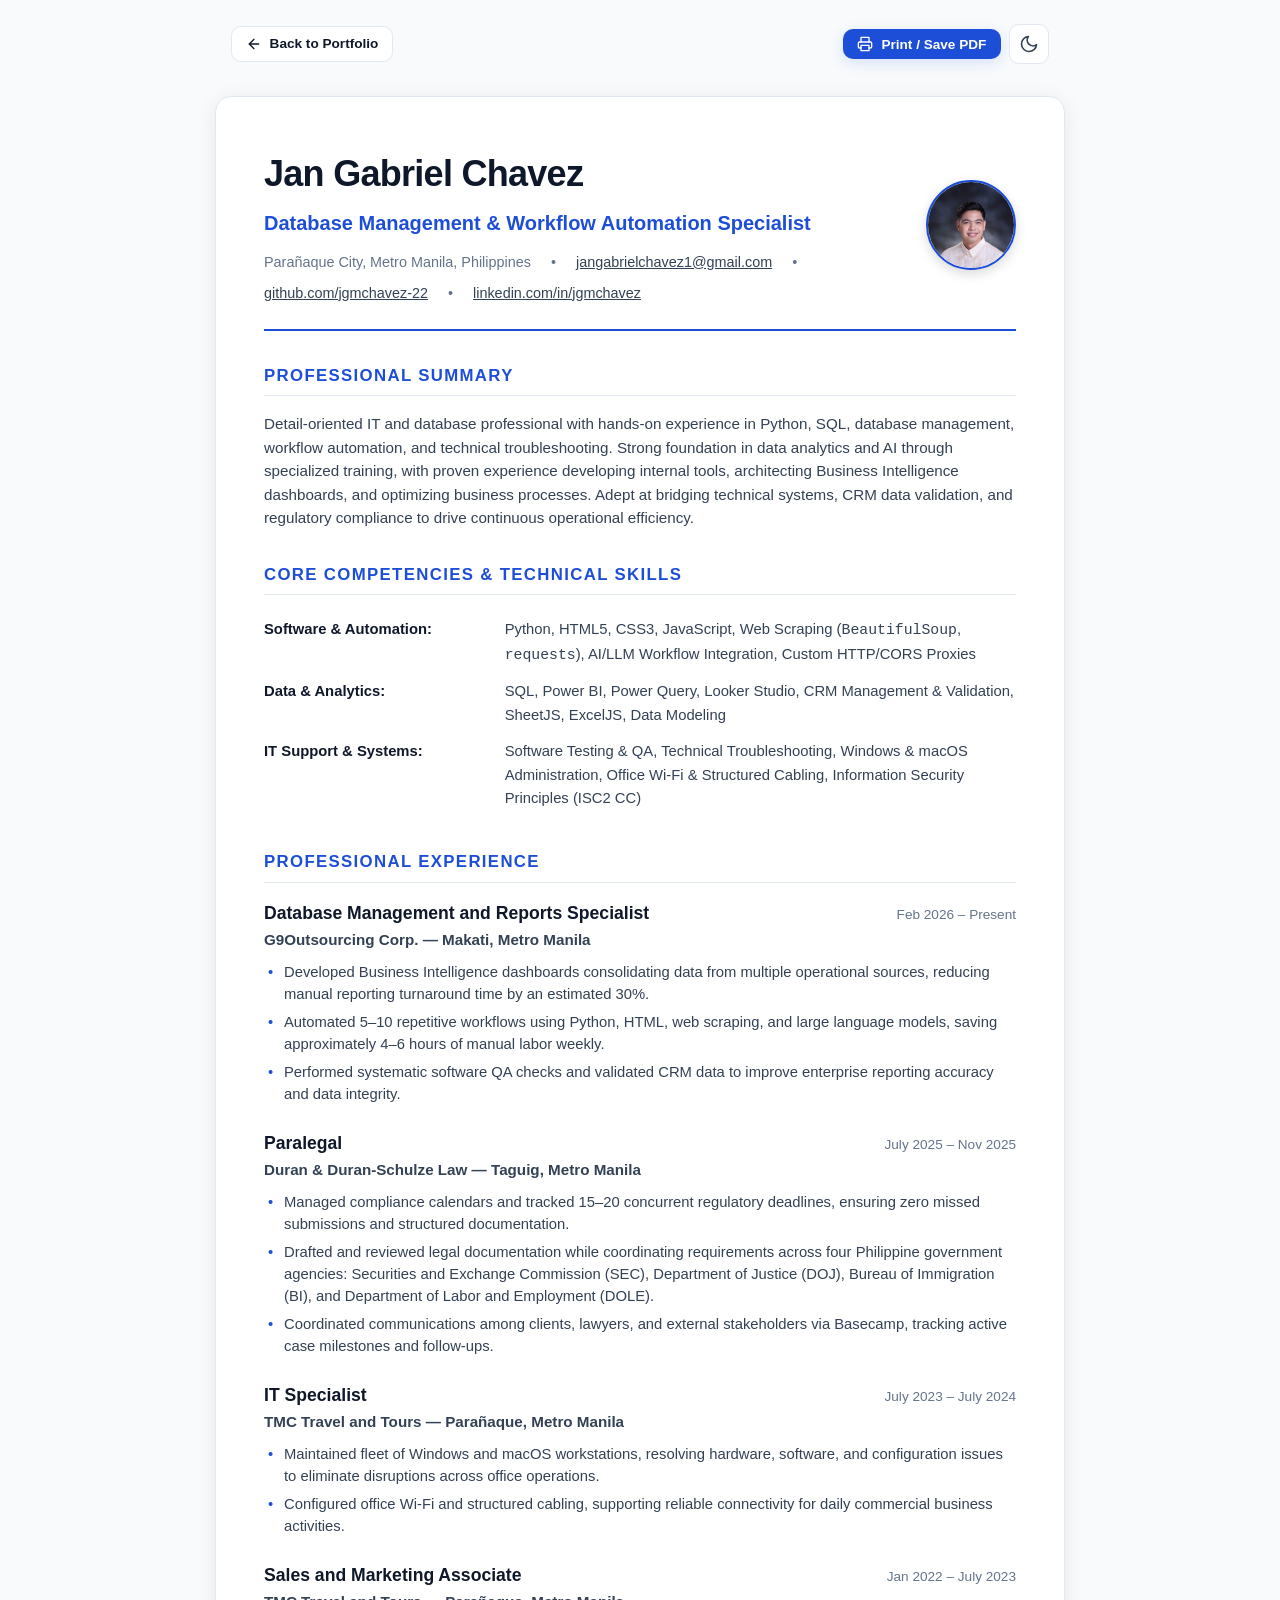
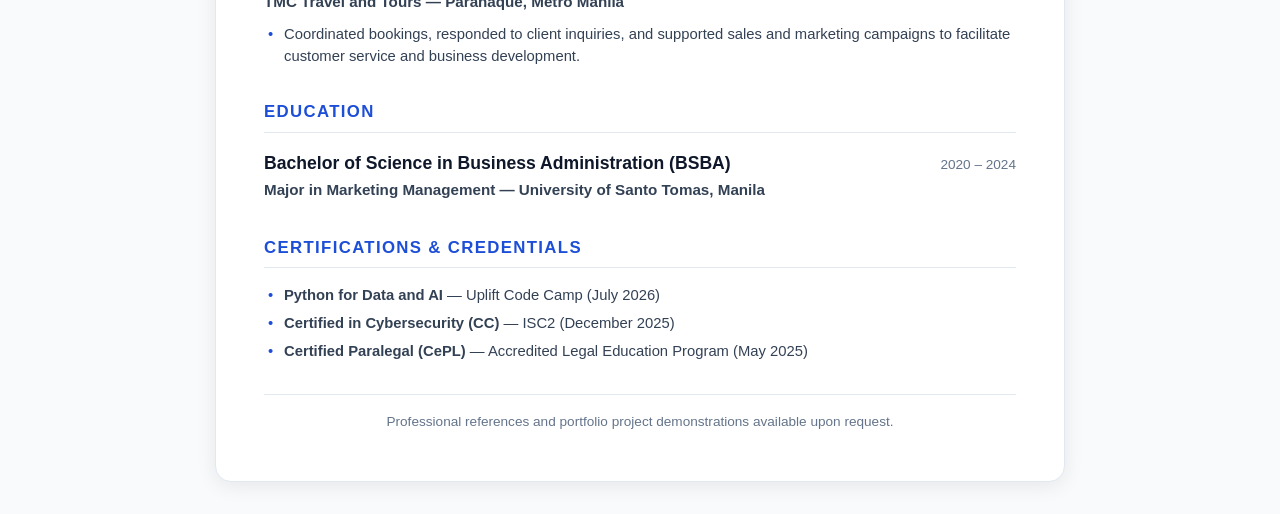
==== commit 6945e773: "Add files via upload" ====
--- a/resume.html
+++ b/resume.html
@@ -245,16 +245,21 @@
 
     <!-- Header -->
     <header class="resume-header">
-      <h1 class="resume-name">Jan Gabriel Chavez</h1>
-      <p class="resume-title">Database Management & Workflow Automation Specialist</p>
-      <div class="resume-contact-line">
-        <span>Parañaque City, Metro Manila, Philippines</span>
-        <span>•</span>
-        <a href="mailto:jangabrielchavez1@gmail.com">jangabrielchavez1@gmail.com</a>
-        <span>•</span>
-        <a href="https://github.com/jgmchavez-22" target="_blank" rel="noopener noreferrer">github.com/jgmchavez-22</a>
-        <span>•</span>
-        <a href="https://www.linkedin.com/in/jgmchavez/" target="_blank" rel="noopener noreferrer">linkedin.com/in/jgmchavez</a>
+      <div class="resume-header-flex">
+        <div>
+          <h1 class="resume-name">Jan Gabriel Chavez</h1>
+          <p class="resume-title">Database Management &amp; Workflow Automation Specialist</p>
+          <div class="resume-contact-line">
+            <span>Parañaque City, Metro Manila, Philippines</span>
+            <span>•</span>
+            <a href="mailto:jangabrielchavez1@gmail.com">jangabrielchavez1@gmail.com</a>
+            <span>•</span>
+            <a href="https://github.com/jgmchavez-22" target="_blank" rel="noopener noreferrer">github.com/jgmchavez-22</a>
+            <span>•</span>
+            <a href="https://www.linkedin.com/in/jgmchavez/" target="_blank" rel="noopener noreferrer">linkedin.com/in/jgmchavez</a>
+          </div>
+        </div>
+        <img src="assets/jan-chavez.jpg" alt="Jan Gabriel Chavez" class="resume-avatar" width="90" height="90">
       </div>
     </header>
 
--- a/css/styles.css
+++ b/css/styles.css
@@ -435,6 +435,95 @@
   }
 }
 
+/* Hero Profile Avatar */
+.hero-header-profile {
+  display: flex;
+  align-items: center;
+  gap: var(--space-md);
+  margin-bottom: var(--space-md);
+}
+
+.hero-avatar {
+  width: 72px;
+  height: 72px;
+  border-radius: 50%;
+  object-fit: cover;
+  object-position: top center;
+  border: 3px solid var(--accent-primary);
+  box-shadow: 0 4px 14px var(--accent-glow);
+  flex-shrink: 0;
+}
+
+@media (min-width: 640px) {
+  .hero-avatar {
+    width: 84px;
+    height: 84px;
+  }
+}
+
+/* About Section Portrait Grid */
+.about-grid {
+  display: grid;
+  grid-template-columns: 1fr;
+  gap: var(--space-2xl);
+  align-items: flex-start;
+}
+
+@media (min-width: 860px) {
+  .about-grid {
+    grid-template-columns: 280px 1fr;
+  }
+}
+
+.about-portrait-card {
+  position: relative;
+  border-radius: var(--radius-lg);
+  overflow: hidden;
+  border: 1px solid var(--border-subtle);
+  background: var(--bg-surface);
+  box-shadow: 0 10px 30px rgba(0, 0, 0, 0.25);
+  max-width: 280px;
+  margin: 0 auto;
+}
+
+.about-portrait {
+  width: 100%;
+  height: auto;
+  aspect-ratio: 3 / 4;
+  object-fit: cover;
+  object-position: top center;
+  display: block;
+}
+
+.about-portrait-caption {
+  padding: 0.65rem 1rem;
+  font-size: 0.8125rem;
+  font-weight: 600;
+  text-align: center;
+  color: var(--text-muted);
+  border-top: 1px solid var(--border-subtle);
+  background: var(--bg-surface-subtle);
+}
+
+/* Resume Avatar */
+.resume-header-flex {
+  display: flex;
+  align-items: center;
+  justify-content: space-between;
+  gap: 1.5rem;
+}
+
+.resume-avatar {
+  width: 90px;
+  height: 90px;
+  border-radius: 50%;
+  object-fit: cover;
+  object-position: top center;
+  border: 2px solid var(--accent-primary);
+  box-shadow: 0 4px 12px rgba(0, 0, 0, 0.15);
+  flex-shrink: 0;
+}
+
 .hero-pill {
   display: inline-flex;
   align-items: center;
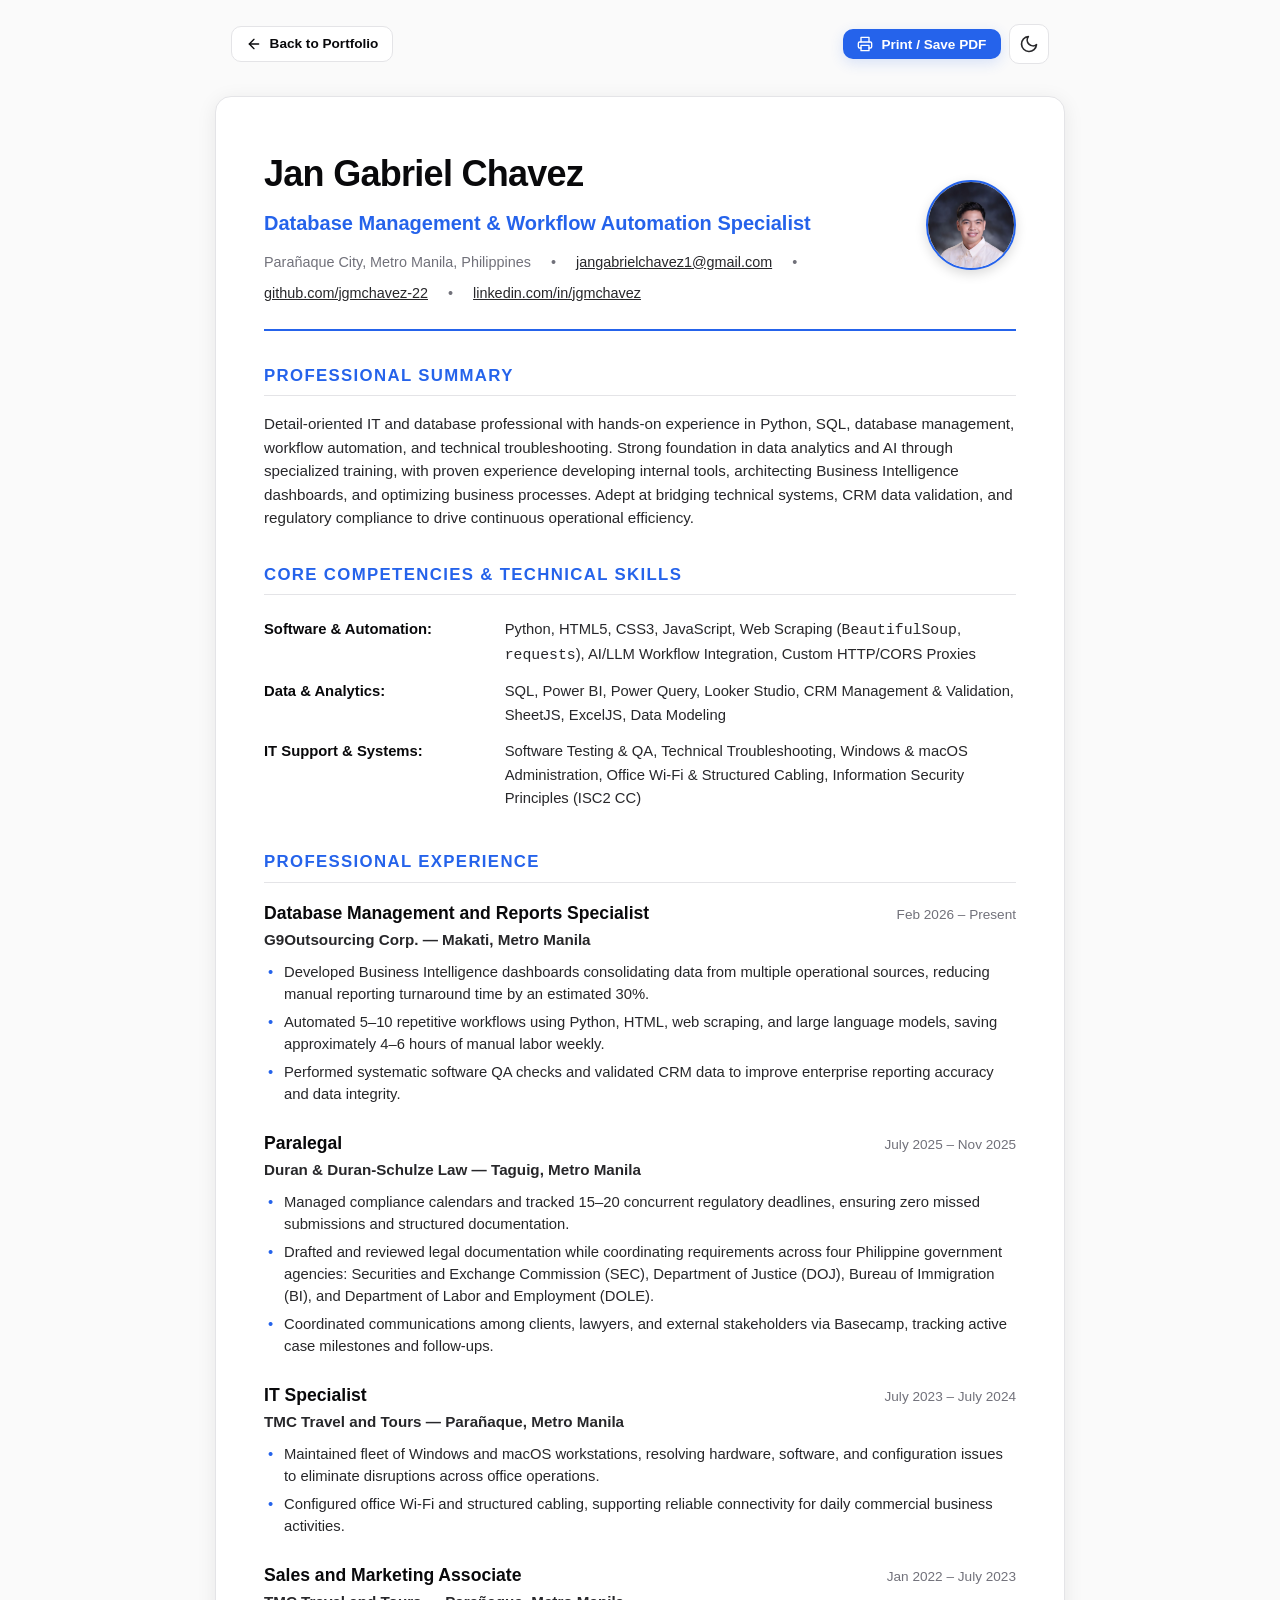
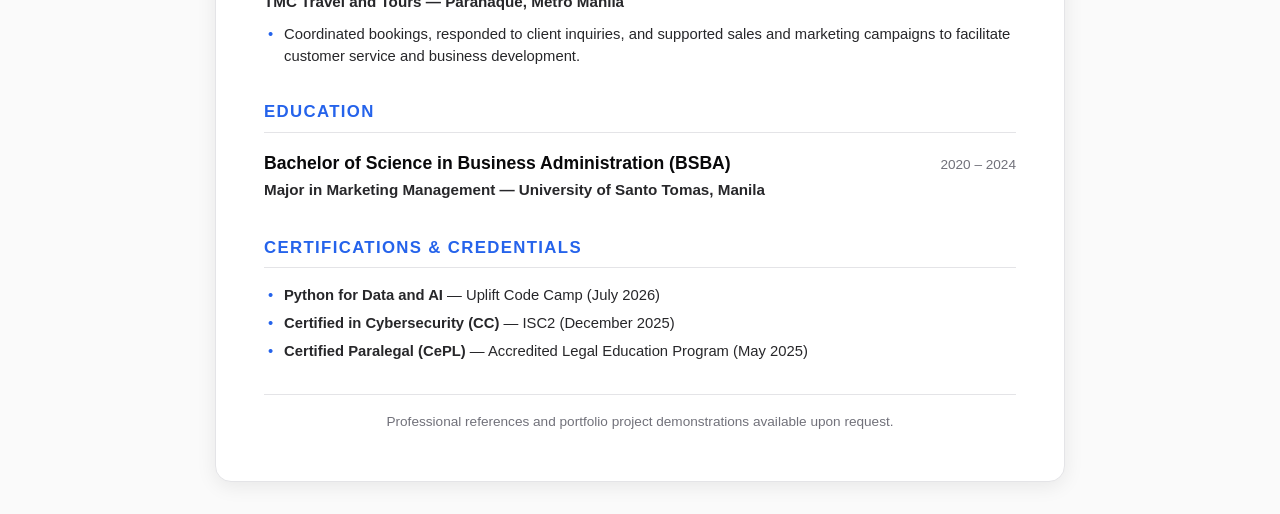
==== commit 4571033e: "style: apply neutral foundation with precision cobalt accent color scheme" ====
--- a/resume.html
+++ b/resume.html
@@ -5,7 +5,7 @@
   <meta name="viewport" content="width=device-width, initial-scale=1.0">
   <title>Jan Gabriel Chavez — Public Resume</title>
   <meta name="description" content="Public resume of Jan Gabriel Chavez, Database Management & Workflow Automation Specialist. Experience in Python, SQL, BI Dashboards, and CRM systems.">
-  <link rel="stylesheet" href="css/styles.css">
+  <link rel="stylesheet" href="css/styles.css?v=20261114_neutral">
   <style>
     /* Dedicated Resume Page Styles */
     .resume-page-wrapper {
--- a/css/styles.css
+++ b/css/styles.css
@@ -8,26 +8,27 @@
    Design Tokens & CSS Variables
    -------------------------------------------------------------------------- */
 :root {
-  /* Color Palette - Dark Slate Default */
-  --bg-primary: #0b0f19;
-  --bg-secondary: #111827;
-  --bg-surface: #1e293b;
-  --bg-surface-elevated: #243247;
+  /* Color Palette - Neutral Foundation (Obsidian / Carbon) + Precision Strategic Accent */
+  --bg-primary: #09090b;
+  --bg-secondary: #121215;
+  --bg-surface: #18181b;
+  --bg-surface-elevated: #222226;
   --bg-surface-subtle: rgba(255, 255, 255, 0.03);
   
-  --border-subtle: #334155;
-  --border-muted: #1e293b;
-  --border-active: #60a5fa;
-
-  --text-primary: #f8fafc;
-  --text-secondary: #cbd5e1;
-  --text-muted: #94a3b8;
-  --text-inverse: #0b0f19;
-
+  --border-subtle: #27272a;
+  --border-muted: #1c1c20;
+  --border-active: #3b82f6;
+
+  --text-primary: #fafafa;
+  --text-secondary: #d4d4d8;
+  --text-muted: #a1a1aa;
+  --text-inverse: #09090b;
+
+  /* Strategic Single Accent - Precision Cobalt / Azure Blue (Trust, Data Integrity, Cybersecurity) */
   --accent-primary: #3b82f6;
   --accent-hover: #2563eb;
   --accent-subtle: rgba(59, 130, 246, 0.12);
-  --accent-glow: rgba(59, 130, 246, 0.25);
+  --accent-glow: rgba(59, 130, 246, 0.22);
 
   --success-text: #34d399;
   --success-bg: rgba(52, 211, 153, 0.12);
@@ -60,38 +61,38 @@
   --transition-normal: 0.25s ease;
 
   /* Focus Ring */
-  --focus-ring: 2px solid #60a5fa;
+  --focus-ring: 2px solid #3b82f6;
   --focus-offset: 3px;
 }
 
-/* Light Theme Overrides */
+/* Light Theme Overrides - Crisp Neutral Off-White Foundation + Precision Strategic Accent */
 [data-theme="light"] {
-  --bg-primary: #f8fafc;
-  --bg-secondary: #f1f5f9;
+  --bg-primary: #fafafa;
+  --bg-secondary: #f4f4f5;
   --bg-surface: #ffffff;
   --bg-surface-elevated: #ffffff;
   --bg-surface-subtle: rgba(0, 0, 0, 0.02);
 
-  --border-subtle: #e2e8f0;
-  --border-muted: #cbd5e1;
+  --border-subtle: #e4e4e7;
+  --border-muted: #d4d4d8;
   --border-active: #2563eb;
 
-  --text-primary: #0f172a;
-  --text-secondary: #334155;
-  --text-muted: #64748b;
+  --text-primary: #09090b;
+  --text-secondary: #27272a;
+  --text-muted: #71717a;
   --text-inverse: #ffffff;
 
-  --accent-primary: #1d4ed8;
-  --accent-hover: #1e40af;
-  --accent-subtle: rgba(29, 78, 216, 0.08);
-  --accent-glow: rgba(29, 78, 216, 0.15);
+  --accent-primary: #2563eb;
+  --accent-hover: #1d4ed8;
+  --accent-subtle: rgba(37, 99, 235, 0.08);
+  --accent-glow: rgba(37, 99, 235, 0.16);
 
   --success-text: #065f46;
   --success-bg: #d1fae5;
   --warning-text: #92400e;
   --warning-bg: #fef3c7;
 
-  --focus-ring: 2px solid #1d4ed8;
+  --focus-ring: 2px solid #2563eb;
 }
 
 /* --------------------------------------------------------------------------
@@ -224,7 +225,7 @@
   top: 0;
   z-index: 100;
   height: var(--header-height);
-  background-color: rgba(11, 15, 25, 0.85);
+  background-color: rgba(9, 9, 11, 0.85);
   backdrop-filter: blur(12px);
   -webkit-backdrop-filter: blur(12px);
   border-bottom: 1px solid var(--border-subtle);
@@ -232,7 +233,7 @@
 }
 
 [data-theme="light"] .site-header {
-  background-color: rgba(248, 250, 252, 0.88);
+  background-color: rgba(250, 250, 250, 0.88);
 }
 
 .nav-container {
@@ -258,7 +259,7 @@
   justify-content: center;
   width: 36px;
   height: 36px;
-  background: linear-gradient(135deg, var(--accent-primary), #1d4ed8);
+  background: var(--accent-primary);
   color: #ffffff;
   border-radius: var(--radius-md);
   font-size: 0.95rem;
@@ -530,7 +531,7 @@
   gap: var(--space-sm);
   padding: 0.35rem 0.85rem;
   background-color: var(--accent-subtle);
-  border: 1px solid rgba(59, 130, 246, 0.3);
+  border: 1px solid var(--accent-glow);
   border-radius: var(--radius-full);
   font-size: 0.825rem;
   font-weight: 600;
@@ -542,8 +543,8 @@
   width: 8px;
   height: 8px;
   border-radius: 50%;
-  background-color: #10b981;
-  box-shadow: 0 0 8px #10b981;
+  background-color: var(--accent-primary);
+  box-shadow: 0 0 8px var(--accent-primary);
 }
 
 .hero-title {
@@ -838,9 +839,9 @@
   font-weight: 600;
   padding: 0.2rem 0.55rem;
   border-radius: var(--radius-full);
-  background-color: var(--success-bg);
-  color: var(--success-text);
-  border: 1px solid rgba(52, 211, 153, 0.3);
+  background-color: var(--bg-surface-elevated);
+  color: var(--text-secondary);
+  border: 1px solid var(--border-subtle);
 }
 
 .project-title {
